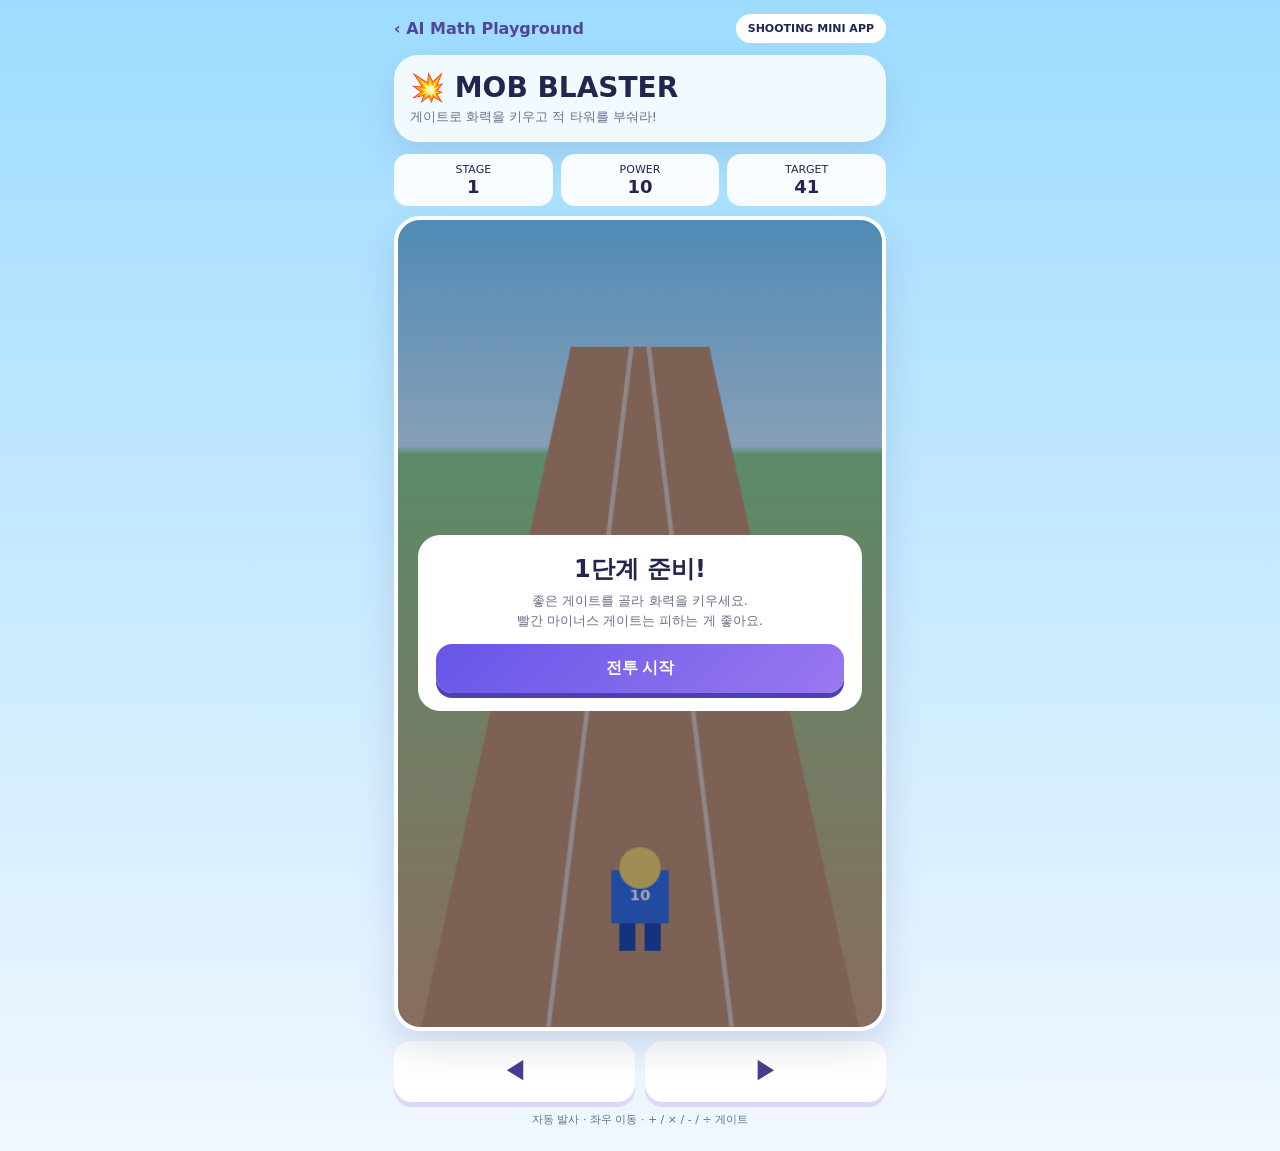
==== miniapps/mob-blaster/index.html @ 537cc84c "feat: add MOB BLASTER shooting mini app prototype" ====
<!doctype html>
<html lang="ko">
<head>
<meta charset="utf-8">
<meta name="viewport" content="width=device-width,initial-scale=1,viewport-fit=cover">
<title>MOB BLASTER</title>
<style>
:root{--ink:#20264e;--accent:#6556e8;--pink:#ff5f9e;--good:#58cb76;--bad:#f06464}
*{box-sizing:border-box}body{margin:0;font-family:system-ui,-apple-system,Segoe UI,sans-serif;background:linear-gradient(#9ddcff,#f1f7ff);color:var(--ink)}
.wrap{max-width:520px;margin:auto;min-height:100vh;padding:14px 14px 24px}
.top{display:flex;justify-content:space-between;align-items:center;gap:8px}.top a{text-decoration:none;color:#51459c;font-weight:900}.badge{background:#fff;border-radius:999px;padding:8px 12px;font-size:11px;font-weight:900}
.hero{margin:12px 0;background:#ffffffd8;border-radius:24px;padding:16px;box-shadow:0 15px 36px #30408020}.hero h1{margin:0 0 4px;font-size:28px}.hero p{margin:0;color:#6b718e;font-size:13px}
.hud{display:grid;grid-template-columns:repeat(3,1fr);gap:8px;margin:10px 0}.hud div{background:#ffffffeb;border-radius:14px;padding:9px;text-align:center;font-size:11px}.hud b{display:block;font-size:18px}
.game{position:relative;border:4px solid #fff;border-radius:26px;overflow:hidden;box-shadow:0 16px 36px #30407028;background:#8fd5ff}
canvas{display:block;width:100%;height:auto;touch-action:none}
.overlay{position:absolute;inset:0;display:grid;place-items:center;background:#13214a66;padding:20px}.overlay.hidden{display:none}.panel{background:#fff;width:100%;border-radius:22px;padding:18px;text-align:center}.panel h2{margin:0 0 6px}.panel p{margin:0 0 14px;color:#686f88;font-size:13px;line-height:1.5}
.btn{width:100%;border:0;border-radius:16px;padding:14px;background:linear-gradient(135deg,#6556e8,#9a78ef);color:#fff;font-weight:900;font-size:16px;box-shadow:0 5px 0 #4e40b4}
.controls{display:grid;grid-template-columns:1fr 1fr;gap:10px;margin-top:10px}.control{border:0;border-radius:18px;padding:15px;background:#fff;color:#493d91;font-size:23px;font-weight:1000;box-shadow:0 5px 0 #dcd6fa}
.note{margin-top:10px;text-align:center;color:#68708a;font-size:11px}
</style>
</head>
<body>
<div class="wrap">
  <div class="top"><a href="../../">‹ AI Math Playground</a><div class="badge">SHOOTING MINI APP</div></div>
  <div class="hero"><h1>💥 MOB BLASTER</h1><p>게이트로 화력을 키우고 적 타워를 부숴라!</p></div>
  <div class="hud">
    <div>STAGE<b id="stage">1</b></div>
    <div>POWER<b id="power">10</b></div>
    <div>TARGET<b id="target">40</b></div>
  </div>
  <div class="game">
    <canvas id="game" width="420" height="700"></canvas>
    <div id="overlay" class="overlay">
      <div class="panel"><h2 id="title">1단계 준비!</h2><p id="msg">좋은 게이트를 골라 화력을 키우세요.<br>빨간 마이너스 게이트는 피하는 게 좋아요.</p><button id="start" class="btn">전투 시작</button></div>
    </div>
  </div>
  <div class="controls"><button id="left" class="control">◀</button><button id="right" class="control">▶</button></div>
  <div class="note">자동 발사 · 좌우 이동 · + / × / - / ÷ 게이트</div>
</div>
<script>
(()=>{
const c=document.getElementById('game'),x=c.getContext('2d'),$=id=>document.getElementById(id);
let stage=1,lane=1,power=10,target=40,running=false,progress=0,last=0,speed=128,bullets=[],gates=[],enemies=[],fx=[];
const lanes=[105,210,315],length=2200;
function rnd(seed){const v=Math.sin(seed*999.13)*10000;return v-Math.floor(v)}
function makeStage(){
 gates=[];enemies=[];bullets=[];fx=[];
 const waves=8+Math.min(5,Math.floor(stage/8));
 for(let i=0;i<waves;i++){
  const z=260+i*210,base=stage*41+i*17;
  const goodLane=Math.floor(rnd(base)*3),alt=(goodLane+1+Math.floor(rnd(base+5)*2))%3;
  const strong=stage>4&&rnd(base+9)>.58;
  gates.push({lane:goodLane,z,op:strong?'×':'+',v:strong?(rnd(base+11)>.5?3:2):(2+Math.floor(rnd(base+13)*7)),used:false});
  const badType=rnd(base+15);
  gates.push({lane:alt,z,op:badType>.5?'-':'÷',v:badType>.5?(2+Math.floor(rnd(base+19)*6)):2,used:false});
  if(i%2===1)enemies.push({lane:Math.floor(rnd(base+21)*3),z:z+105,hp:8+Math.floor(stage*1.8)+i*2,hit:false});
 }
 target=35+Math.floor(stage*6.5);$('target').textContent=target;
}
function reset(){lane=1;power=10+Math.floor(stage/5);progress=0;speed=128+Math.min(45,stage*.9);makeStage();updateHud()}
function updateHud(){$('stage').textContent=stage;$('power').textContent=Math.max(0,Math.floor(power));$('target').textContent=target}
function move(d){if(running)lane=Math.max(0,Math.min(2,lane+d))}
function project(z){const rel=z-progress,t=1-Math.max(0,Math.min(1,rel/760));return{y:115+t*520,s:.34+t*.95}}
function fire(dt){
 fire.acc=(fire.acc||0)+dt;
 if(fire.acc>.12){fire.acc=0;bullets.push({lane,z:progress+40})}
 bullets.forEach(b=>b.z+=380*dt);
 bullets=bullets.filter(b=>b.z<progress+800);
}
function collide(){
 for(const g of gates){if(g.used)continue;const dz=g.z-progress;if(dz<45&&dz>-15&&g.lane===lane){g.used=true;if(g.op==='+')power+=g.v;if(g.op==='×')power*=g.v;if(g.op==='-')power=Math.max(1,power-g.v);if(g.op==='÷')power=Math.max(1,Math.floor(power/g.v));burst(lanes[lane],560,g.op==='-'||g.op==='÷'?'bad':'good');updateHud()}}
 for(const e of enemies){if(e.hit)continue;for(const b of bullets){if(Math.abs(b.z-e.z)<35&&b.lane===e.lane){e.hp-=Math.max(1,power*.035);b.z=999999;if(e.hp<=0){e.hit=true;power+=2;burst(lanes[e.lane],project(e.z).y,'good');updateHud()}break}}}
}
function burst(px,py,type){for(let i=0;i<12;i++)fx.push({x:px,y:py,vx:(Math.random()-.5)*140,vy:(Math.random()-.5)*140,life:.65,type})}
function updateFx(dt){fx.forEach(p=>{p.x+=p.vx*dt;p.y+=p.vy*dt;p.life-=dt});fx=fx.filter(p=>p.life>0)}
function road(){
 x.clearRect(0,0,420,700);
 let g=x.createLinearGradient(0,0,0,700);g.addColorStop(0,'#79d2ff');g.addColorStop(.28,'#d5f3ff');g.addColorStop(.29,'#8ed17d');g.addColorStop(1,'#d7a16f');x.fillStyle=g;x.fillRect(0,0,420,700);
 x.fillStyle='#c58c5d';x.beginPath();x.moveTo(150,110);x.lineTo(20,700);x.lineTo(400,700);x.lineTo(270,110);x.closePath();x.fill();
 x.strokeStyle='#ffffff88';x.lineWidth=4;for(const xx of [180,240]){x.beginPath();x.moveTo(210+(xx-210)*.25,110);x.lineTo(xx+(xx-210)*1.65,700);x.stroke()}
}
function drawGate(g){
 const p=project(g.z);if(g.z-progress< -70||g.z-progress>780)return;const px=lanes[g.lane],w=76*p.s,h=50*p.s,bad=g.op==='-'||g.op==='÷';
 x.globalAlpha=g.used?.22:1;x.fillStyle=bad?'#ef5f67':'#53c977';x.fillRect(px-w/2,p.y-h/2,w,h);x.fillStyle='#fff';x.font='900 '+Math.max(14,27*p.s)+'px system-ui';x.textAlign='center';x.textBaseline='middle';x.fillText(g.op+g.v,px,p.y);x.globalAlpha=1
}
function drawEnemy(e){
 if(e.hit)return;const p=project(e.z);if(e.z-progress< -60||e.z-progress>780)return;const px=lanes[e.lane];
 x.fillStyle='#d94b4b';x.fillRect(px-24*p.s,p.y-20*p.s,48*p.s,40*p.s);x.fillStyle='#fff';x.font='900 '+Math.max(11,17*p.s)+'px system-ui';x.textAlign='center';x.fillText(Math.max(0,Math.ceil(e.hp)),px,p.y+2)
}
function drawBullets(){x.fillStyle='#fff86b';for(const b of bullets){const p=project(b.z);x.beginPath();x.arc(lanes[b.lane],p.y,5*p.s+2,0,Math.PI*2);x.fill()}}
function drawPlayer(){
 const px=lanes[lane];x.save();x.translate(px,592);x.fillStyle='#2d65db';x.fillRect(-25,-28,50,46);x.fillStyle='#173e9e';x.fillRect(-18,18,14,24);x.fillRect(4,18,14,24);x.fillStyle='#ffd45c';x.beginPath();x.arc(0,-30,18,0,Math.PI*2);x.fill();x.fillStyle='#fff';x.font='900 13px system-ui';x.textAlign='center';x.fillText(Math.floor(power),0,-2);x.restore()
}
function drawFx(){for(const p of fx){x.globalAlpha=Math.max(0,p.life/.65);x.fillStyle=p.type==='bad'?'#ff6a6a':'#fff06a';x.fillRect(p.x,p.y,5,5)}x.globalAlpha=1}
function finish(){
 running=false;const win=power>=target;$('title').textContent=win?'🏆 타워 파괴 성공!':'💥 화력이 부족했어!';
 $('msg').innerHTML='최종 화력 <b>'+Math.floor(power)+'</b> · 목표 <b>'+target+'</b><br>'+(win?'다음 단계는 더 강한 적이 기다려요.':'마이너스 게이트를 피하고 배수 게이트를 노려보세요.');
 $('start').textContent=win?'다음 단계':'다시 도전';if(win)stage++;$('overlay').classList.remove('hidden')
}
function loop(t){if(!running)return;const dt=Math.min(.033,(t-last)/1000);last=t;progress+=speed*dt;fire(dt);collide();updateFx(dt);road();[...gates].sort((a,b)=>b.z-a.z).forEach(drawGate);enemies.forEach(drawEnemy);drawBullets();drawPlayer();drawFx();updateHud();if(progress>=length){finish();return}requestAnimationFrame(loop)}
function start(){reset();running=true;last=performance.now();$('overlay').classList.add('hidden');requestAnimationFrame(loop)}
$('start').addEventListener('click',start);$('left').addEventListener('click',()=>move(-1));$('right').addEventListener('click',()=>move(1));
let sx=null;c.addEventListener('pointerdown',e=>sx=e.clientX);c.addEventListener('pointerup',e=>{if(sx==null)return;const dx=e.clientX-sx;if(Math.abs(dx)>24)move(dx>0?1:-1);sx=null});
reset();road();drawPlayer();
})();
</script>
</body></html>
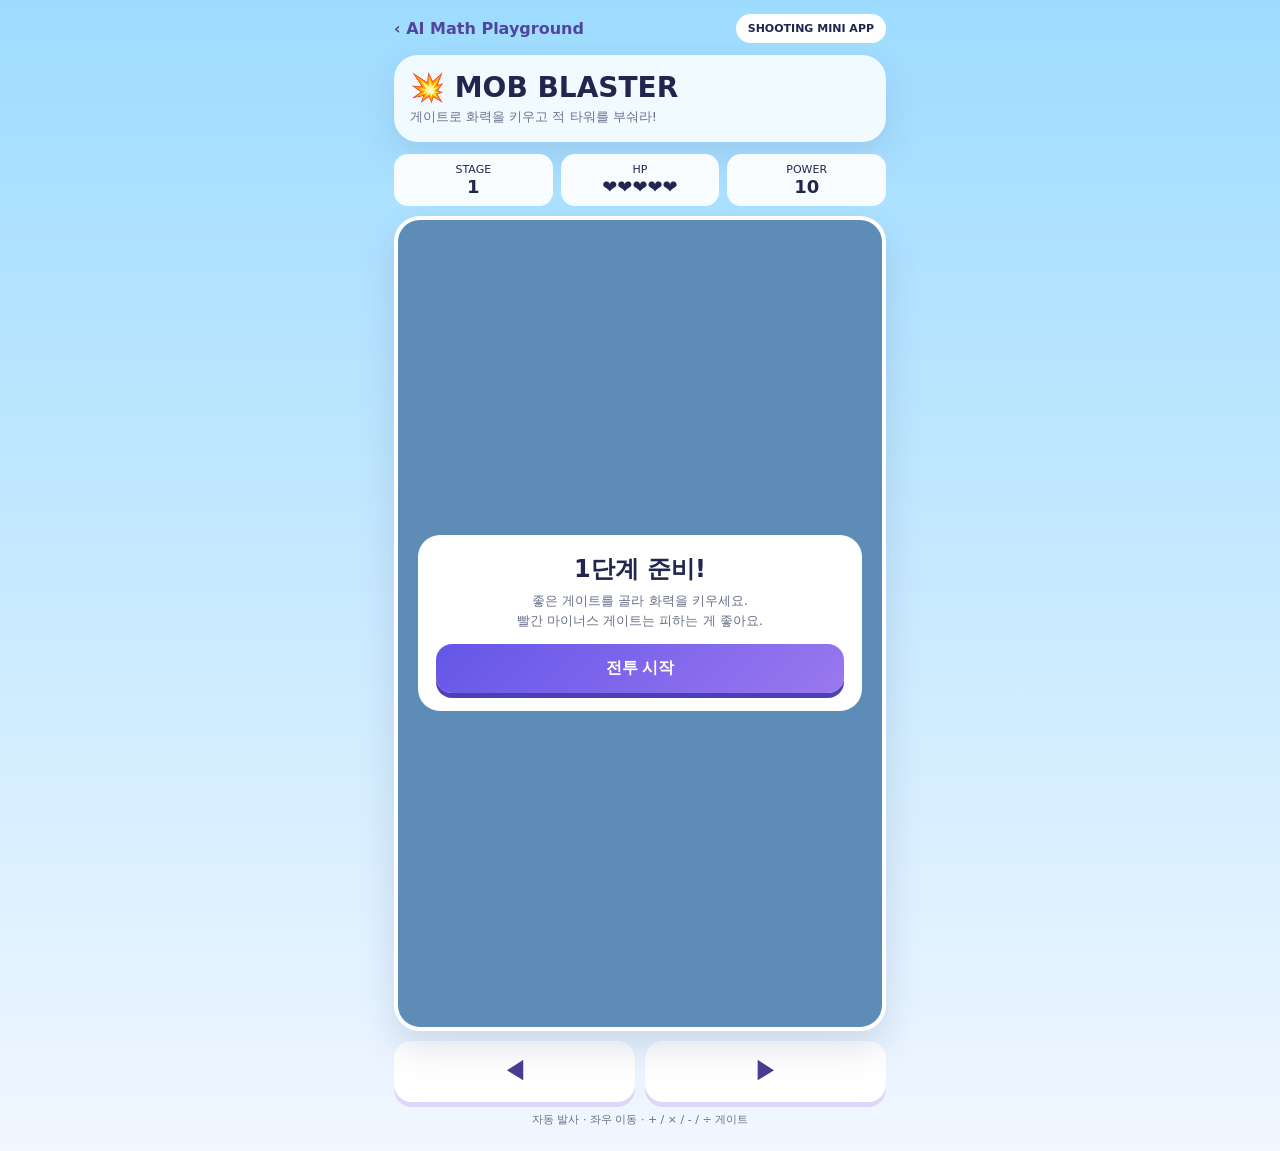
==== commit a6eacf36: "game: add HP, enemy fire and true game-over to MOB BLASTER" ====
--- a/miniapps/mob-blaster/index.html
+++ b/miniapps/mob-blaster/index.html
@@ -25,8 +25,8 @@
   <div class="hero"><h1>💥 MOB BLASTER</h1><p>게이트로 화력을 키우고 적 타워를 부숴라!</p></div>
   <div class="hud">
     <div>STAGE<b id="stage">1</b></div>
+    <div>HP<b id="hp">❤️❤️❤️❤️❤️</b></div>
     <div>POWER<b id="power">10</b></div>
-    <div>TARGET<b id="target">40</b></div>
   </div>
   <div class="game">
     <canvas id="game" width="420" height="700"></canvas>
@@ -40,7 +40,7 @@
 <script>
 (()=>{
 const c=document.getElementById('game'),x=c.getContext('2d'),$=id=>document.getElementById(id);
-let stage=1,lane=1,power=10,target=40,running=false,progress=0,last=0,speed=128,bullets=[],gates=[],enemies=[],fx=[];
+let stage=1,lane=1,power=10,hp=5,target=40,running=false,progress=0,last=0,speed=128,bullets=[],enemyBullets=[],gates=[],enemies=[],fx=[],enemyShotClock=0;
 const lanes=[105,210,315],length=2200;
 function rnd(seed){const v=Math.sin(seed*999.13)*10000;return v-Math.floor(v)}
 function makeStage(){
@@ -57,8 +57,8 @@
  }
  target=35+Math.floor(stage*6.5);$('target').textContent=target;
 }
-function reset(){lane=1;power=10+Math.floor(stage/5);progress=0;speed=128+Math.min(45,stage*.9);makeStage();updateHud()}
-function updateHud(){$('stage').textContent=stage;$('power').textContent=Math.max(0,Math.floor(power));$('target').textContent=target}
+function reset(){lane=1;power=10+Math.floor(stage/5);hp=5;progress=0;enemyShotClock=0;enemyBullets=[];speed=128+Math.min(45,stage*.9);makeStage();updateHud()}
+function updateHud(){$('stage').textContent=stage;$('power').textContent=Math.max(0,Math.floor(power));if($('hp'))$('hp').textContent='❤️'.repeat(hp)+'♡'.repeat(Math.max(0,5-hp))}
 function move(d){if(running)lane=Math.max(0,Math.min(2,lane+d))}
 function project(z){const rel=z-progress,t=1-Math.max(0,Math.min(1,rel/760));return{y:115+t*520,s:.34+t*.95}}
 function fire(dt){
@@ -66,10 +66,30 @@
  if(fire.acc>.12){fire.acc=0;bullets.push({lane,z:progress+40})}
  bullets.forEach(b=>b.z+=380*dt);
  bullets=bullets.filter(b=>b.z<progress+800);
+
+ enemyShotClock+=dt;
+ if(enemyShotClock>.75){
+   enemyShotClock=0;
+   const shooters=enemies.filter(e=>!e.hit&&e.z-progress>120&&e.z-progress<650);
+   if(shooters.length){
+     const e=shooters[Math.floor(Math.random()*shooters.length)];
+     enemyBullets.push({lane:e.lane,z:e.z});
+   }
+ }
+ enemyBullets.forEach(b=>b.z-=210*dt);
+ enemyBullets=enemyBullets.filter(b=>b.z>progress-80&&b.z<progress+800);
 }
 function collide(){
- for(const g of gates){if(g.used)continue;const dz=g.z-progress;if(dz<45&&dz>-15&&g.lane===lane){g.used=true;if(g.op==='+')power+=g.v;if(g.op==='×')power*=g.v;if(g.op==='-')power=Math.max(1,power-g.v);if(g.op==='÷')power=Math.max(1,Math.floor(power/g.v));burst(lanes[lane],560,g.op==='-'||g.op==='÷'?'bad':'good');updateHud()}}
+ for(const g of gates){if(g.used)continue;const dz=g.z-progress;if(dz<45&&dz>-15&&g.lane===lane){g.used=true;if(g.op==='+')power+=g.v;if(g.op==='×')power*=g.v;if(g.op==='-')power=Math.max(0,power-g.v);if(g.op==='÷')power=Math.max(0,Math.floor(power/g.v));burst(lanes[lane],560,g.op==='-'||g.op==='÷'?'bad':'good');updateHud()}}
  for(const e of enemies){if(e.hit)continue;for(const b of bullets){if(Math.abs(b.z-e.z)<35&&b.lane===e.lane){e.hp-=Math.max(1,power*.035);b.z=999999;if(e.hp<=0){e.hit=true;power+=2;burst(lanes[e.lane],project(e.z).y,'good');updateHud()}break}}}
+ for(const b of enemyBullets){
+   if(b.hit)continue;
+   if(Math.abs(b.z-progress)<38&&b.lane===lane){
+     b.hit=true;hp--;burst(lanes[lane],590,'bad');updateHud();
+     if(hp<=0){gameOver('적의 공격에 HP가 모두 소진됐어!');return}
+   }
+ }
+ if(power<=0){gameOver('POWER가 0이 됐어! 마이너스 게이트를 피해야 해.')}
 }
 function burst(px,py,type){for(let i=0;i<12;i++)fx.push({x:px,y:py,vx:(Math.random()-.5)*140,vy:(Math.random()-.5)*140,life:.65,type})}
 function updateFx(dt){fx.forEach(p=>{p.x+=p.vx*dt;p.y+=p.vy*dt;p.life-=dt});fx=fx.filter(p=>p.life>0)}
@@ -87,12 +107,21 @@
  if(e.hit)return;const p=project(e.z);if(e.z-progress< -60||e.z-progress>780)return;const px=lanes[e.lane];
  x.fillStyle='#d94b4b';x.fillRect(px-24*p.s,p.y-20*p.s,48*p.s,40*p.s);x.fillStyle='#fff';x.font='900 '+Math.max(11,17*p.s)+'px system-ui';x.textAlign='center';x.fillText(Math.max(0,Math.ceil(e.hp)),px,p.y+2)
 }
-function drawBullets(){x.fillStyle='#fff86b';for(const b of bullets){const p=project(b.z);x.beginPath();x.arc(lanes[b.lane],p.y,5*p.s+2,0,Math.PI*2);x.fill()}}
+function drawBullets(){
+ x.fillStyle='#fff86b';for(const b of bullets){const p=project(b.z);x.beginPath();x.arc(lanes[b.lane],p.y,5*p.s+2,0,Math.PI*2);x.fill()}
+ x.fillStyle='#ff4f68';for(const b of enemyBullets){if(b.hit)continue;const p=project(b.z);x.beginPath();x.arc(lanes[b.lane],p.y,6*p.s+2,0,Math.PI*2);x.fill()}
+}
 function drawPlayer(){
  const px=lanes[lane];x.save();x.translate(px,592);x.fillStyle='#2d65db';x.fillRect(-25,-28,50,46);x.fillStyle='#173e9e';x.fillRect(-18,18,14,24);x.fillRect(4,18,14,24);x.fillStyle='#ffd45c';x.beginPath();x.arc(0,-30,18,0,Math.PI*2);x.fill();x.fillStyle='#fff';x.font='900 13px system-ui';x.textAlign='center';x.fillText(Math.floor(power),0,-2);x.restore()
 }
 function drawFx(){for(const p of fx){x.globalAlpha=Math.max(0,p.life/.65);x.fillStyle=p.type==='bad'?'#ff6a6a':'#fff06a';x.fillRect(p.x,p.y,5,5)}x.globalAlpha=1}
+function gameOver(reason){
+ running=false;$('title').textContent='☠️ GAME OVER';
+ $('msg').innerHTML=reason+'<br>HP와 POWER를 지키면서 다시 도전해보세요.';
+ $('start').textContent='다시 도전';$('overlay').classList.remove('hidden')
+}
 function finish(){
+ if(!running)return;
  running=false;const win=power>=target;$('title').textContent=win?'🏆 타워 파괴 성공!':'💥 화력이 부족했어!';
  $('msg').innerHTML='최종 화력 <b>'+Math.floor(power)+'</b> · 목표 <b>'+target+'</b><br>'+(win?'다음 단계는 더 강한 적이 기다려요.':'마이너스 게이트를 피하고 배수 게이트를 노려보세요.');
  $('start').textContent=win?'다음 단계':'다시 도전';if(win)stage++;$('overlay').classList.remove('hidden')
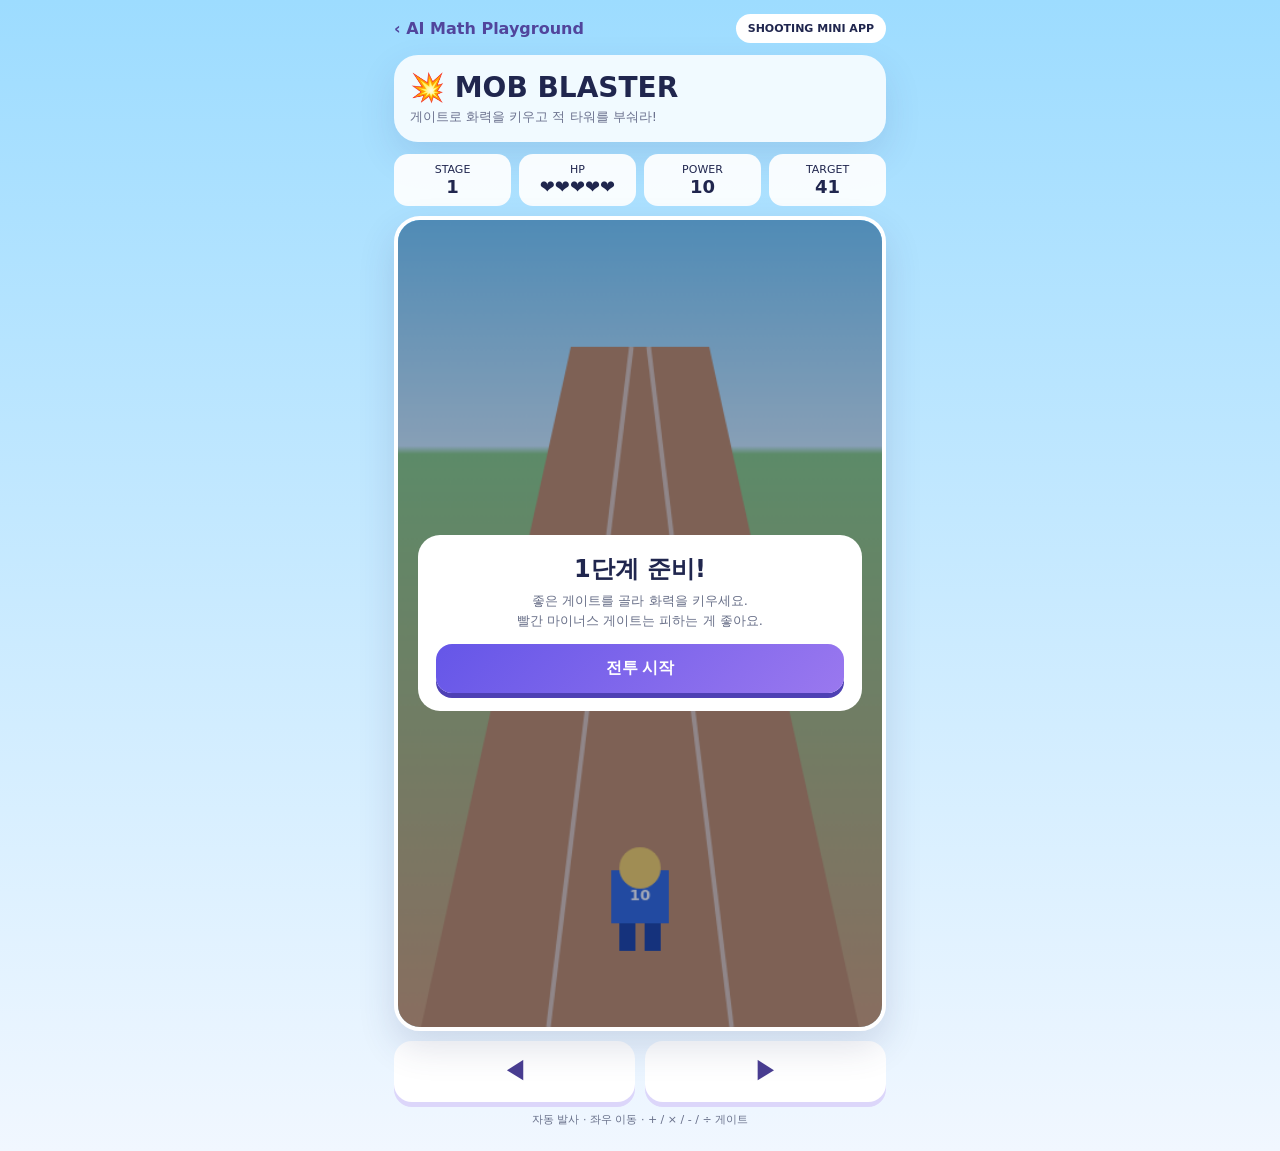
==== commit cb02118e: "fix: restore MOB BLASTER start button and target HUD" ====
--- a/miniapps/mob-blaster/index.html
+++ b/miniapps/mob-blaster/index.html
@@ -10,13 +10,13 @@
 .wrap{max-width:520px;margin:auto;min-height:100vh;padding:14px 14px 24px}
 .top{display:flex;justify-content:space-between;align-items:center;gap:8px}.top a{text-decoration:none;color:#51459c;font-weight:900}.badge{background:#fff;border-radius:999px;padding:8px 12px;font-size:11px;font-weight:900}
 .hero{margin:12px 0;background:#ffffffd8;border-radius:24px;padding:16px;box-shadow:0 15px 36px #30408020}.hero h1{margin:0 0 4px;font-size:28px}.hero p{margin:0;color:#6b718e;font-size:13px}
-.hud{display:grid;grid-template-columns:repeat(3,1fr);gap:8px;margin:10px 0}.hud div{background:#ffffffeb;border-radius:14px;padding:9px;text-align:center;font-size:11px}.hud b{display:block;font-size:18px}
+.hud{display:grid;grid-template-columns:repeat(4,1fr);gap:8px;margin:10px 0}.hud div{background:#ffffffeb;border-radius:14px;padding:9px;text-align:center;font-size:11px}.hud b{display:block;font-size:18px}
 .game{position:relative;border:4px solid #fff;border-radius:26px;overflow:hidden;box-shadow:0 16px 36px #30407028;background:#8fd5ff}
 canvas{display:block;width:100%;height:auto;touch-action:none}
 .overlay{position:absolute;inset:0;display:grid;place-items:center;background:#13214a66;padding:20px}.overlay.hidden{display:none}.panel{background:#fff;width:100%;border-radius:22px;padding:18px;text-align:center}.panel h2{margin:0 0 6px}.panel p{margin:0 0 14px;color:#686f88;font-size:13px;line-height:1.5}
 .btn{width:100%;border:0;border-radius:16px;padding:14px;background:linear-gradient(135deg,#6556e8,#9a78ef);color:#fff;font-weight:900;font-size:16px;box-shadow:0 5px 0 #4e40b4}
 .controls{display:grid;grid-template-columns:1fr 1fr;gap:10px;margin-top:10px}.control{border:0;border-radius:18px;padding:15px;background:#fff;color:#493d91;font-size:23px;font-weight:1000;box-shadow:0 5px 0 #dcd6fa}
-.note{margin-top:10px;text-align:center;color:#68708a;font-size:11px}
+.note{margin-top:10px;text-align:center;color:#68708a;font-size:11px}.btn,.control{touch-action:manipulation}.overlay{z-index:20}@media(max-width:390px){.hud{grid-template-columns:repeat(2,1fr)}}
 </style>
 </head>
 <body>
@@ -27,14 +27,15 @@
     <div>STAGE<b id="stage">1</b></div>
     <div>HP<b id="hp">❤️❤️❤️❤️❤️</b></div>
     <div>POWER<b id="power">10</b></div>
+    <div>TARGET<b id="target">40</b></div>
   </div>
   <div class="game">
     <canvas id="game" width="420" height="700"></canvas>
     <div id="overlay" class="overlay">
-      <div class="panel"><h2 id="title">1단계 준비!</h2><p id="msg">좋은 게이트를 골라 화력을 키우세요.<br>빨간 마이너스 게이트는 피하는 게 좋아요.</p><button id="start" class="btn">전투 시작</button></div>
+      <div class="panel"><h2 id="title">1단계 준비!</h2><p id="msg">좋은 게이트를 골라 화력을 키우세요.<br>빨간 마이너스 게이트는 피하는 게 좋아요.</p><button id="start" type="button" class="btn">전투 시작</button></div>
     </div>
   </div>
-  <div class="controls"><button id="left" class="control">◀</button><button id="right" class="control">▶</button></div>
+  <div class="controls"><button id="left" type="button" class="control">◀</button><button id="right" type="button" class="control">▶</button></div>
   <div class="note">자동 발사 · 좌우 이동 · + / × / - / ÷ 게이트</div>
 </div>
 <script>
@@ -55,10 +56,10 @@
   gates.push({lane:alt,z,op:badType>.5?'-':'÷',v:badType>.5?(2+Math.floor(rnd(base+19)*6)):2,used:false});
   if(i%2===1)enemies.push({lane:Math.floor(rnd(base+21)*3),z:z+105,hp:8+Math.floor(stage*1.8)+i*2,hit:false});
  }
- target=35+Math.floor(stage*6.5);$('target').textContent=target;
+ target=35+Math.floor(stage*6.5);if($('target'))$('target').textContent=target;
 }
 function reset(){lane=1;power=10+Math.floor(stage/5);hp=5;progress=0;enemyShotClock=0;enemyBullets=[];speed=128+Math.min(45,stage*.9);makeStage();updateHud()}
-function updateHud(){$('stage').textContent=stage;$('power').textContent=Math.max(0,Math.floor(power));if($('hp'))$('hp').textContent='❤️'.repeat(hp)+'♡'.repeat(Math.max(0,5-hp))}
+function updateHud(){if($('stage'))$('stage').textContent=stage;if($('power'))$('power').textContent=Math.max(0,Math.floor(power));if($('hp'))$('hp').textContent='❤️'.repeat(hp)+'♡'.repeat(Math.max(0,5-hp));if($('target'))$('target').textContent=target}
 function move(d){if(running)lane=Math.max(0,Math.min(2,lane+d))}
 function project(z){const rel=z-progress,t=1-Math.max(0,Math.min(1,rel/760));return{y:115+t*520,s:.34+t*.95}}
 function fire(dt){
